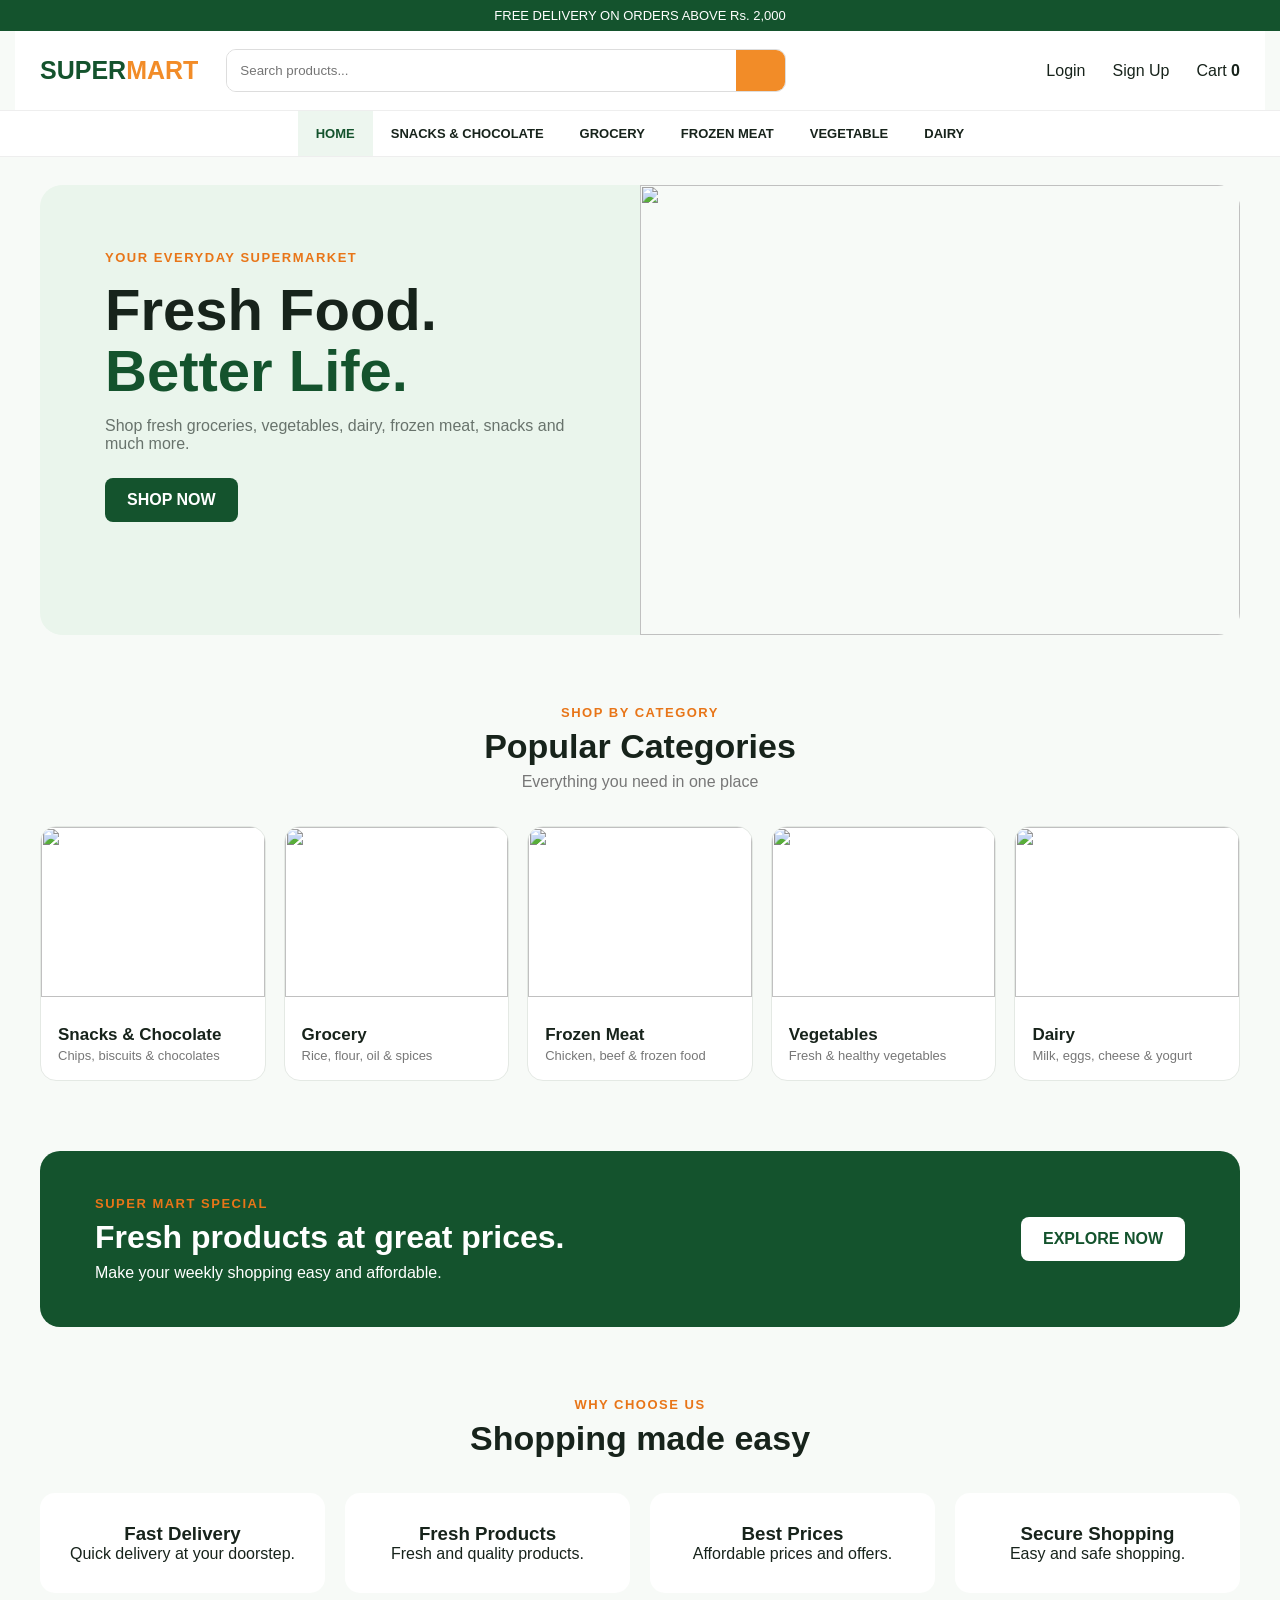
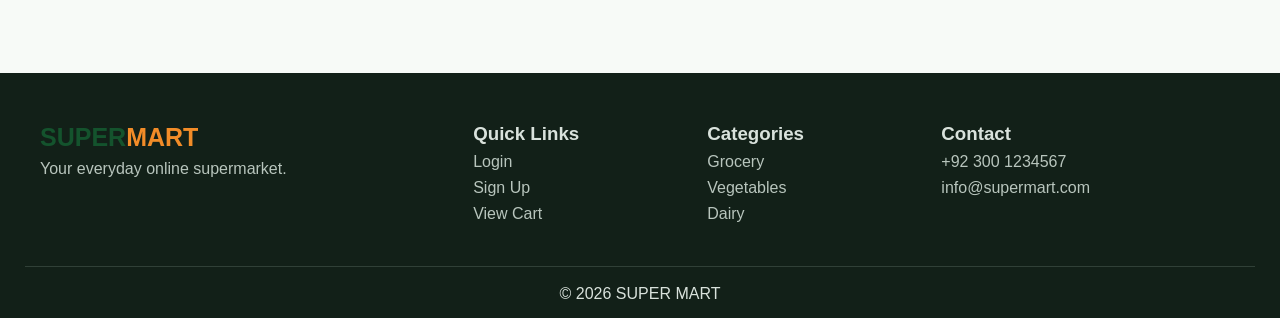
==== index.html @ 3ecce501 "Supermart" ====
<!DOCTYPE html>
<html lang="en">

<head>
    <meta charset="UTF-8">
    <meta name="viewport" content="width=device-width,initial-scale=1.0">
    <title>SUPER MART</title>
    <link rel="stylesheet" href="style.css">
    <link rel="stylesheet" href="https://cdnjs.cloudflare.com/ajax/libs/font-awesome/7.0.1/css/all.min.css">
</head>

<body>
    <div class="top">FREE DELIVERY ON ORDERS ABOVE Rs. 2,000</div>
    <header><a class="logo" href="index.html"><i class="fa-solid fa-basket-shopping"></i> SUPER<span>MART</span></a>
        <div class="search"><input id="searchInput" placeholder="Search products..."><button
                onclick="searchProducts()"><i class="fa-solid fa-magnifying-glass"></i></button></div>
        <div class="head-links"><a href="login.html"><i class="fa-regular fa-user"></i><span>Login</span></a><a
                href="signup.html"><i class="fa-solid fa-user-plus"></i><span>Sign Up</span></a><a href="cart.html"><i
                    class="fa-solid fa-cart-shopping"></i><span>Cart <b id="cartCount">0</b></span></a></div>
    </header>
    <nav><a class="active" href="index.html"><i class="fa-solid fa-house"></i> HOME</a><a
            href="snacks-chocolate.html">SNACKS & CHOCOLATE</a><a href="grocery.html">GROCERY</a><a
            href="frozen-meat.html">FROZEN MEAT</a><a href="vegetable.html">VEGETABLE</a><a href="dairy.html">DAIRY</a>
    </nav>
    <section class="hero">
        <div class="hero-content">
            <p class="tag">YOUR EVERYDAY SUPERMARKET</p>
            <h1>Fresh Food.<br><span>Better Life.</span></h1>
            <p>Shop fresh groceries, vegetables, dairy, frozen meat, snacks and much more.</p><a class="btn"
                href="#categories">SHOP NOW <i class="fa-solid fa-arrow-right"></i></a>
        </div>
        <div class="hero-pic"><img
                src="https://images.unsplash.com/photo-1542838132-92c53300491e?auto=format&fit=crop&w=1000&q=85"></div>
    </section>
    <section class="section" id="categories">
        <div class="section-title">
            <p class="tag">SHOP BY CATEGORY</p>
            <h2>Popular Categories</h2>
            <p>Everything you need in one place</p>
        </div>
        <div class="category-grid"><a href="snacks-chocolate.html" class="category-card"><img
                    src="https://images.unsplash.com/photo-1575377427642-087cf684f29d?auto=format&fit=crop&w=700&q=80">
                <div><i class="fa-solid fa-cookie-bite"></i>
                    <h3>Snacks & Chocolate</h3>
                    <p>Chips, biscuits & chocolates</p>
                </div>
            </a><a href="grocery.html" class="category-card"><img
                    src="https://images.unsplash.com/photo-1586201375761-83865001e31c?auto=format&fit=crop&w=700&q=80">
                <div><i class="fa-solid fa-basket-shopping"></i>
                    <h3>Grocery</h3>
                    <p>Rice, flour, oil & spices</p>
                </div>
            </a><a href="frozen-meat.html" class="category-card"><img
                    src="https://images.unsplash.com/photo-1604503468506-a8da13d82791?auto=format&fit=crop&w=700&q=80">
                <div><i class="fa-solid fa-drumstick-bite"></i>
                    <h3>Frozen Meat</h3>
                    <p>Chicken, beef & frozen food</p>
                </div>
            </a><a href="vegetable.html" class="category-card"><img
                    src="https://images.unsplash.com/photo-1540420773420-3366772f4999?auto=format&fit=crop&w=700&q=80">
                <div><i class="fa-solid fa-carrot"></i>
                    <h3>Vegetables</h3>
                    <p>Fresh & healthy vegetables</p>
                </div>
            </a><a href="dairy.html" class="category-card"><img
                    src="https://images.unsplash.com/photo-1550583724-b2692b85b150?auto=format&fit=crop&w=700&q=80">
                <div><i class="fa-solid fa-cow"></i>
                    <h3>Dairy</h3>
                    <p>Milk, eggs, cheese & yogurt</p>
                </div>
            </a></div>
    </section>
    <section class="offer">
        <div>
            <p class="tag">SUPER MART SPECIAL</p>
            <h2>Fresh products at great prices.</h2>
            <p>Make your weekly shopping easy and affordable.</p>
        </div><a href="grocery.html" class="btn white">EXPLORE NOW</a>
    </section>
    <section class="section">
        <div class="section-title">
            <p class="tag">WHY CHOOSE US</p>
            <h2>Shopping made easy</h2>
        </div>
        <div class="features">
            <div><i class="fa-solid fa-truck-fast"></i>
                <h3>Fast Delivery</h3>
                <p>Quick delivery at your doorstep.</p>
            </div>
            <div><i class="fa-solid fa-leaf"></i>
                <h3>Fresh Products</h3>
                <p>Fresh and quality products.</p>
            </div>
            <div><i class="fa-solid fa-tags"></i>
                <h3>Best Prices</h3>
                <p>Affordable prices and offers.</p>
            </div>
            <div><i class="fa-solid fa-shield-halved"></i>
                <h3>Secure Shopping</h3>
                <p>Easy and safe shopping.</p>
            </div>
        </div>
    </section>
    <footer>
        <div class="footer-grid">
            <div>
                <div class="logo"><i class="fa-solid fa-basket-shopping"></i> SUPER<span>MART</span></div>
                <p>Your everyday online supermarket.</p>
            </div>
            <div>
                <h3>Quick Links</h3><a href="login.html">Login</a><a href="signup.html">Sign Up</a><a
                    href="cart.html">View Cart</a>
            </div>
            <div>
                <h3>Categories</h3><a href="grocery.html">Grocery</a><a href="vegetable.html">Vegetables</a><a
                    href="dairy.html">Dairy</a>
            </div>
            <div>
                <h3>Contact</h3>
                <p><i class="fa-solid fa-phone"></i> +92 300 1234567</p>
                <p><i class="fa-solid fa-envelope"></i> info@supermart.com</p>
            </div>
        </div>
        <div class="copyright">© 2026 SUPER MART</div>
    </footer>
    <script>function searchProducts() { let q = document.getElementById('searchInput').value.trim(); if (q) alert('Searching for: ' + q) } </script>
</body>

</html>
---- style.css ----
* {
    box-sizing: border-box;
    margin: 0;
    padding: 0
}

body {
    font-family: Arial, sans-serif;
    color: #17231b;
    background: #f7faf7
}

a {
    text-decoration: none;
    color: inherit
}

.top {
    background: #14532d;
    color: #fff;
    text-align: center;
    padding: 8px;
    font-size: 13px
}

header {
    max-width: 1250px;
    margin: auto;
    padding: 18px 25px;
    display: flex;
    align-items: center;
    gap: 28px;
    background: #fff
}

.logo {
    font-size: 25px;
    font-weight: 900;
    color: #14532d;
    white-space: nowrap
}

.logo span {
    color: #f28c28
}

.search {
    display: flex;
    flex: 1;
    max-width: 560px;
    border: 1px solid #ddd;
    border-radius: 10px;
    overflow: hidden
}

.search input {
    width: 100%;
    border: 0;
    padding: 13px;
    outline: 0
}

.search button {
    width: 55px;
    border: 0;
    background: #f28c28;
    color: #fff
}

.head-links {
    display: flex;
    gap: 20px;
    margin-left: auto
}

.head-links a {
    display: flex;
    gap: 7px;
    align-items: center
}

.head-links i {
    color: #14532d;
    font-size: 20px
}

nav {
    display: flex;
    justify-content: center;
    background: #fff;
    border-block: 1px solid #eee;
    overflow: auto
}

nav a {
    padding: 15px 18px;
    font-size: 13px;
    font-weight: bold;
    white-space: nowrap
}

nav a:hover,
nav .active {
    color: #14532d;
    background: #edf6ef
}

.hero {
    max-width: 1250px;
    margin: 28px auto;
    padding: 0 25px;
    display: grid;
    grid-template-columns: 1fr 1fr;
    min-height: 450px
}

.hero-content {
    background: #eaf5ec;
    border-radius: 22px 0 0 22px;
    padding: 65px
}

.tag {
    color: #e87518;
    font-weight: bold;
    font-size: 13px;
    letter-spacing: 1.5px
}

.hero h1 {
    font-size: 58px;
    line-height: 1.05;
    margin: 15px 0
}

.hero h1 span {
    color: #14532d
}

.hero-content>p:not(.tag) {
    color: #68736c;
    margin-bottom: 25px
}

.btn {
    display: inline-block;
    background: #14532d;
    color: #fff;
    padding: 13px 22px;
    border-radius: 8px;
    font-weight: bold
}

.hero-pic img {
    width: 100%;
    height: 100%;
    object-fit: cover;
    border-radius: 0 22px 22px 0
}

.section {
    max-width: 1250px;
    margin: 70px auto;
    padding: 0 25px
}

.section-title {
    text-align: center;
    margin-bottom: 35px
}

.section-title h2 {
    font-size: 34px;
    margin: 7px
}

.section-title p:last-child {
    color: #777
}

.category-grid {
    display: grid;
    grid-template-columns: repeat(5, 1fr);
    gap: 18px
}

.category-card {
    background: #fff;
    border-radius: 16px;
    overflow: hidden;
    border: 1px solid #e4e9e4;
    transition: .25s
}

.category-card:hover {
    transform: translateY(-6px)
}

.category-card img {
    width: 100%;
    height: 170px;
    object-fit: cover
}

.category-card div {
    padding: 17px
}

.category-card i {
    color: #e87518
}

.category-card h3 {
    margin: 7px 0 3px;
    font-size: 17px
}

.category-card p {
    color: #777;
    font-size: 13px
}

.offer {
    max-width: 1200px;
    margin: 70px auto;
    padding: 45px 55px;
    border-radius: 20px;
    background: #14532d;
    color: #fff;
    display: flex;
    justify-content: space-between;
    align-items: center
}

.offer h2 {
    font-size: 32px;
    margin: 8px 0
}

.white {
    background: #fff;
    color: #14532d
}

.features {
    display: grid;
    grid-template-columns: repeat(4, 1fr);
    gap: 20px
}

.features div {
    background: #fff;
    padding: 30px;
    text-align: center;
    border-radius: 15px
}

.features i {
    font-size: 32px;
    color: #e87518;
    margin-bottom: 14px
}

footer {
    background: #122018;
    color: #d9e2dc;
    margin-top: 80px;
    padding: 50px 25px 15px
}

.footer-grid {
    max-width: 1200px;
    margin: auto;
    display: grid;
    grid-template-columns: 2fr 1fr 1fr 1.5fr;
    gap: 35px
}

.footer-grid a,
.footer-grid p {
    display: block;
    margin: 8px 0;
    color: #b8c5bd
}

.copyright {
    text-align: center;
    border-top: 1px solid #304037;
    margin-top: 35px;
    padding-top: 18px
}

@media(max-width:900px) {
    header {
        flex-wrap: wrap
    }

    .search {
        order: 3;
        max-width: none;
        flex-basis: 100%
    }

    .category-grid {
        grid-template-columns: repeat(2, 1fr)
    }

    .hero {
        grid-template-columns: 1fr
    }

    .hero-content {
        border-radius: 22px 22px 0 0
    }

    .hero-pic img {
        height: 300px;
        border-radius: 0 0 22px 22px
    }

    .features {
        grid-template-columns: repeat(2, 1fr)
    }
}

@media(max-width:600px) {
    .head-links span {
        display: none
    }

    .category-grid,
    .features {
        grid-template-columns: 1fr
    }

    .hero-content {
        padding: 40px 25px
    }

    .hero h1 {
        font-size: 42px
    }

    .offer {
        margin: 40px 20px;
        padding: 30px;
        display: block
    }

    .offer .btn {
        margin-top: 20px
    }
}
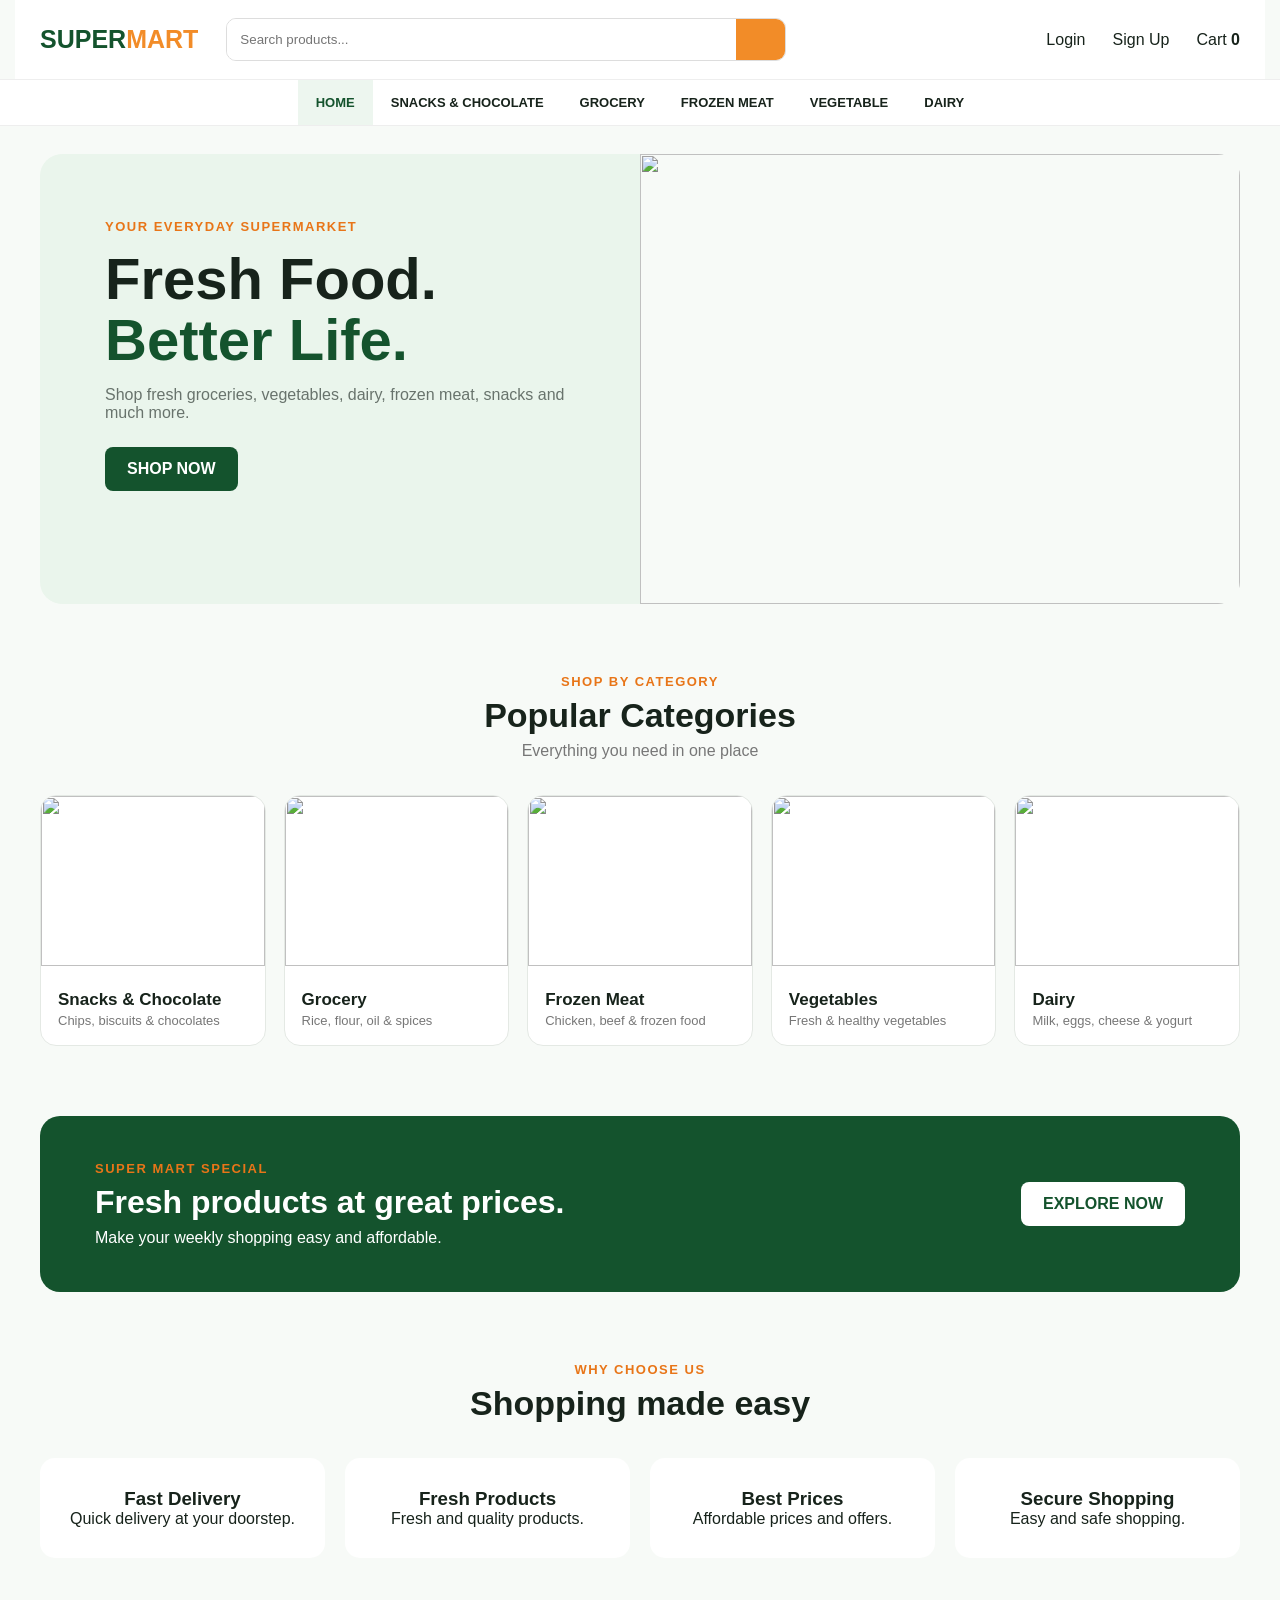
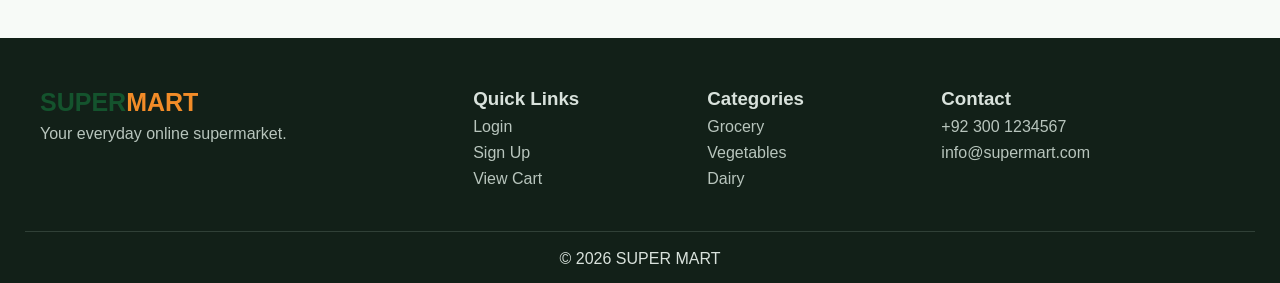
==== commit 100d8e7a: "helo" ====
--- a/index.html
+++ b/index.html
@@ -10,7 +10,7 @@
 </head>
 
 <body>
-    <div class="top">FREE DELIVERY ON ORDERS ABOVE Rs. 2,000</div>
+    <!-- <div class="top">FREE DELIVERY ON ORDERS ABOVE Rs. 2,000</div> -->
     <header><a class="logo" href="index.html"><i class="fa-solid fa-basket-shopping"></i> SUPER<span>MART</span></a>
         <div class="search"><input id="searchInput" placeholder="Search products..."><button
                 onclick="searchProducts()"><i class="fa-solid fa-magnifying-glass"></i></button></div>
--- a/style.css
+++ b/style.css
@@ -290,64 +290,429 @@
     padding-top: 18px
 }
 
-@media(max-width:900px) {
+/* ================================
+   RESPONSIVE DESIGN - ALL DEVICES
+================================ */
+
+/* Prevent horizontal scrolling */
+html {
+    width: 100%;
+    overflow-x: hidden;
+    scroll-behavior: smooth;
+}
+
+body {
+    width: 100%;
+    min-width: 320px;
+    overflow-x: hidden;
+}
+
+img {
+    display: block;
+    max-width: 100%;
+}
+
+/* Large screens */
+@media (min-width: 1400px) {
+    .hero,
+    .section,
     header {
-        flex-wrap: wrap
+        max-width: 1350px;
+    }
+
+    .hero-content {
+        padding: 75px;
+    }
+
+    .hero h1 {
+        font-size: 64px;
+    }
+}
+
+/* Laptop and small desktop */
+@media (max-width: 1200px) {
+    header {
+        gap: 18px;
+        padding: 18px 20px;
+    }
+
+    .logo {
+        font-size: 22px;
+    }
+
+    .head-links {
+        gap: 14px;
+    }
+
+    nav a {
+        padding: 14px 12px;
+        font-size: 12px;
+    }
+
+    .hero-content {
+        padding: 45px;
+    }
+
+    .hero h1 {
+        font-size: 48px;
+    }
+
+    .category-grid {
+        grid-template-columns: repeat(3, minmax(0, 1fr));
+    }
+
+    .offer {
+        margin-left: 20px;
+        margin-right: 20px;
+    }
+
+    .footer-grid {
+        grid-template-columns: 2fr 1fr 1fr;
+    }
+}
+
+/* Tablets */
+@media (max-width: 900px) {
+    header {
+        flex-wrap: wrap;
+        justify-content: space-between;
+    }
+
+    .logo {
+        font-size: 24px;
     }
 
     .search {
         order: 3;
+        flex-basis: 100%;
         max-width: none;
-        flex-basis: 100%
+    }
+
+    .head-links {
+        margin-left: auto;
+    }
+
+    nav {
+        justify-content: flex-start;
+        flex-wrap: nowrap;
+        -webkit-overflow-scrolling: touch;
+    }
+
+    nav a {
+        flex-shrink: 0;
+        padding: 14px 15px;
+    }
+
+    .hero {
+        grid-template-columns: 1fr;
+        min-height: auto;
+        margin: 22px auto;
+        gap: 0;
+    }
+
+    .hero-content {
+        padding: 45px 35px;
+        border-radius: 20px 20px 0 0;
+    }
+
+    .hero h1 {
+        font-size: 46px;
+    }
+
+    .hero-pic img {
+        height: 330px;
+        border-radius: 0 0 20px 20px;
+    }
+
+    .section {
+        margin: 50px auto;
     }
 
     .category-grid {
-        grid-template-columns: repeat(2, 1fr)
+        grid-template-columns: repeat(2, minmax(0, 1fr));
+        gap: 16px;
+    }
+
+    .category-card img {
+        height: 200px;
+    }
+
+    .offer {
+        padding: 35px;
+        gap: 20px;
+    }
+
+    .offer h2 {
+        font-size: 27px;
+    }
+
+    .features {
+        grid-template-columns: repeat(2, minmax(0, 1fr));
+    }
+
+    .footer-grid {
+        grid-template-columns: repeat(2, minmax(0, 1fr));
+        gap: 25px;
+    }
+}
+
+/* Mobile phones */
+@media (max-width: 600px) {
+    .top {
+        font-size: 11px;
+        padding: 10px 8px;
+    }
+
+    header {
+        padding: 15px;
+        gap: 14px;
+    }
+
+    .logo {
+        font-size: 21px;
+    }
+
+    .head-links {
+        gap: 15px;
+    }
+
+    .head-links a {
+        gap: 4px;
+    }
+
+    .head-links i {
+        font-size: 19px;
+    }
+
+    .head-links span {
+        display: none;
+    }
+
+    .search input {
+        min-width: 0;
+        padding: 12px;
+        font-size: 14px;
+    }
+
+    .search button {
+        flex-shrink: 0;
+        width: 48px;
+        cursor: pointer;
+    }
+
+    nav a {
+        padding: 13px 12px;
+        font-size: 11px;
     }
 
     .hero {
-        grid-template-columns: 1fr
+        padding: 0 15px;
+        margin: 18px auto 35px;
     }
 
     .hero-content {
-        border-radius: 22px 22px 0 0
+        padding: 35px 22px;
+    }
+
+    .tag {
+        font-size: 11px;
+        letter-spacing: 1px;
+    }
+
+    .hero h1 {
+        font-size: clamp(32px, 8vw, 42px);
+        line-height: 1.12;
+    }
+
+    .hero-content > p:not(.tag) {
+        font-size: 14px;
+        line-height: 1.7;
+    }
+
+    .btn {
+        padding: 12px 18px;
+        font-size: 14px;
     }
 
     .hero-pic img {
-        height: 300px;
-        border-radius: 0 0 22px 22px
+        height: 240px;
+    }
+
+    .section {
+        padding: 0 15px;
+        margin: 45px auto;
+    }
+
+    .section-title {
+        margin-bottom: 25px;
+    }
+
+    .section-title h2 {
+        font-size: 27px;
+    }
+
+    .section-title p {
+        font-size: 13px;
+        line-height: 1.6;
+    }
+
+    .category-grid {
+        grid-template-columns: repeat(2, minmax(0, 1fr));
+        gap: 12px;
+    }
+
+    .category-card {
+        min-width: 0;
+        border-radius: 12px;
+    }
+
+    .category-card img {
+        height: 140px;
+    }
+
+    .category-card div {
+        padding: 12px;
+    }
+
+    .category-card h3 {
+        font-size: 15px;
+        overflow-wrap: anywhere;
+    }
+
+    .category-card p {
+        font-size: 12px;
+        line-height: 1.5;
+    }
+
+    .offer {
+        margin: 40px 15px;
+        padding: 28px 22px;
+        display: block;
+        border-radius: 16px;
+    }
+
+    .offer h2 {
+        font-size: 25px;
+        line-height: 1.3;
+    }
+
+    .offer p {
+        font-size: 14px;
+        line-height: 1.6;
+    }
+
+    .offer .btn {
+        margin-top: 18px;
     }
 
     .features {
-        grid-template-columns: repeat(2, 1fr)
-    }
-}
-
-@media(max-width:600px) {
-    .head-links span {
-        display: none
-    }
-
-    .category-grid,
-    .features {
-        grid-template-columns: 1fr
+        grid-template-columns: repeat(2, minmax(0, 1fr));
+        gap: 12px;
+    }
+
+    .features div {
+        padding: 22px 12px;
+    }
+
+    .features i {
+        font-size: 26px;
+    }
+
+    .features h3 {
+        font-size: 15px;
+    }
+
+    .features p {
+        font-size: 12px;
+        line-height: 1.5;
+    }
+
+    footer {
+        margin-top: 50px;
+        padding: 35px 18px 15px;
+    }
+
+    .footer-grid {
+        grid-template-columns: repeat(2, minmax(0, 1fr));
+        gap: 25px 18px;
+    }
+
+    .footer-grid > div:first-child {
+        grid-column: 1 / -1;
+    }
+
+    .footer-grid h3 {
+        font-size: 16px;
+    }
+
+    .footer-grid a,
+    .footer-grid p {
+        font-size: 13px;
+        line-height: 1.6;
+        overflow-wrap: anywhere;
+    }
+
+    .copyright {
+        font-size: 12px;
+        line-height: 1.6;
+        margin-top: 25px;
+    }
+}
+
+/* Very small phones */
+@media (max-width: 360px) {
+    header {
+        padding: 12px;
+        gap: 12px;
+    }
+
+    .logo {
+        font-size: 18px;
+    }
+
+    .head-links {
+        gap: 10px;
+    }
+
+    .hero {
+        padding: 0 10px;
     }
 
     .hero-content {
-        padding: 40px 25px
+        padding: 28px 17px;
     }
 
     .hero h1 {
-        font-size: 42px
+        font-size: 31px;
+    }
+
+    .section {
+        padding: 0 10px;
+    }
+
+    .category-grid {
+        gap: 9px;
+    }
+
+    .category-card img {
+        height: 115px;
+    }
+
+    .category-card div {
+        padding: 9px;
+    }
+
+    .category-card h3 {
+        font-size: 13px;
     }
 
     .offer {
-        margin: 40px 20px;
-        padding: 30px;
-        display: block
-    }
-
-    .offer .btn {
-        margin-top: 20px
-    }
-}+        margin-left: 10px;
+        margin-right: 10px;
+        padding: 23px 17px;
+    }
+
+    .features div {
+        padding: 18px 8px;
+    }
+}
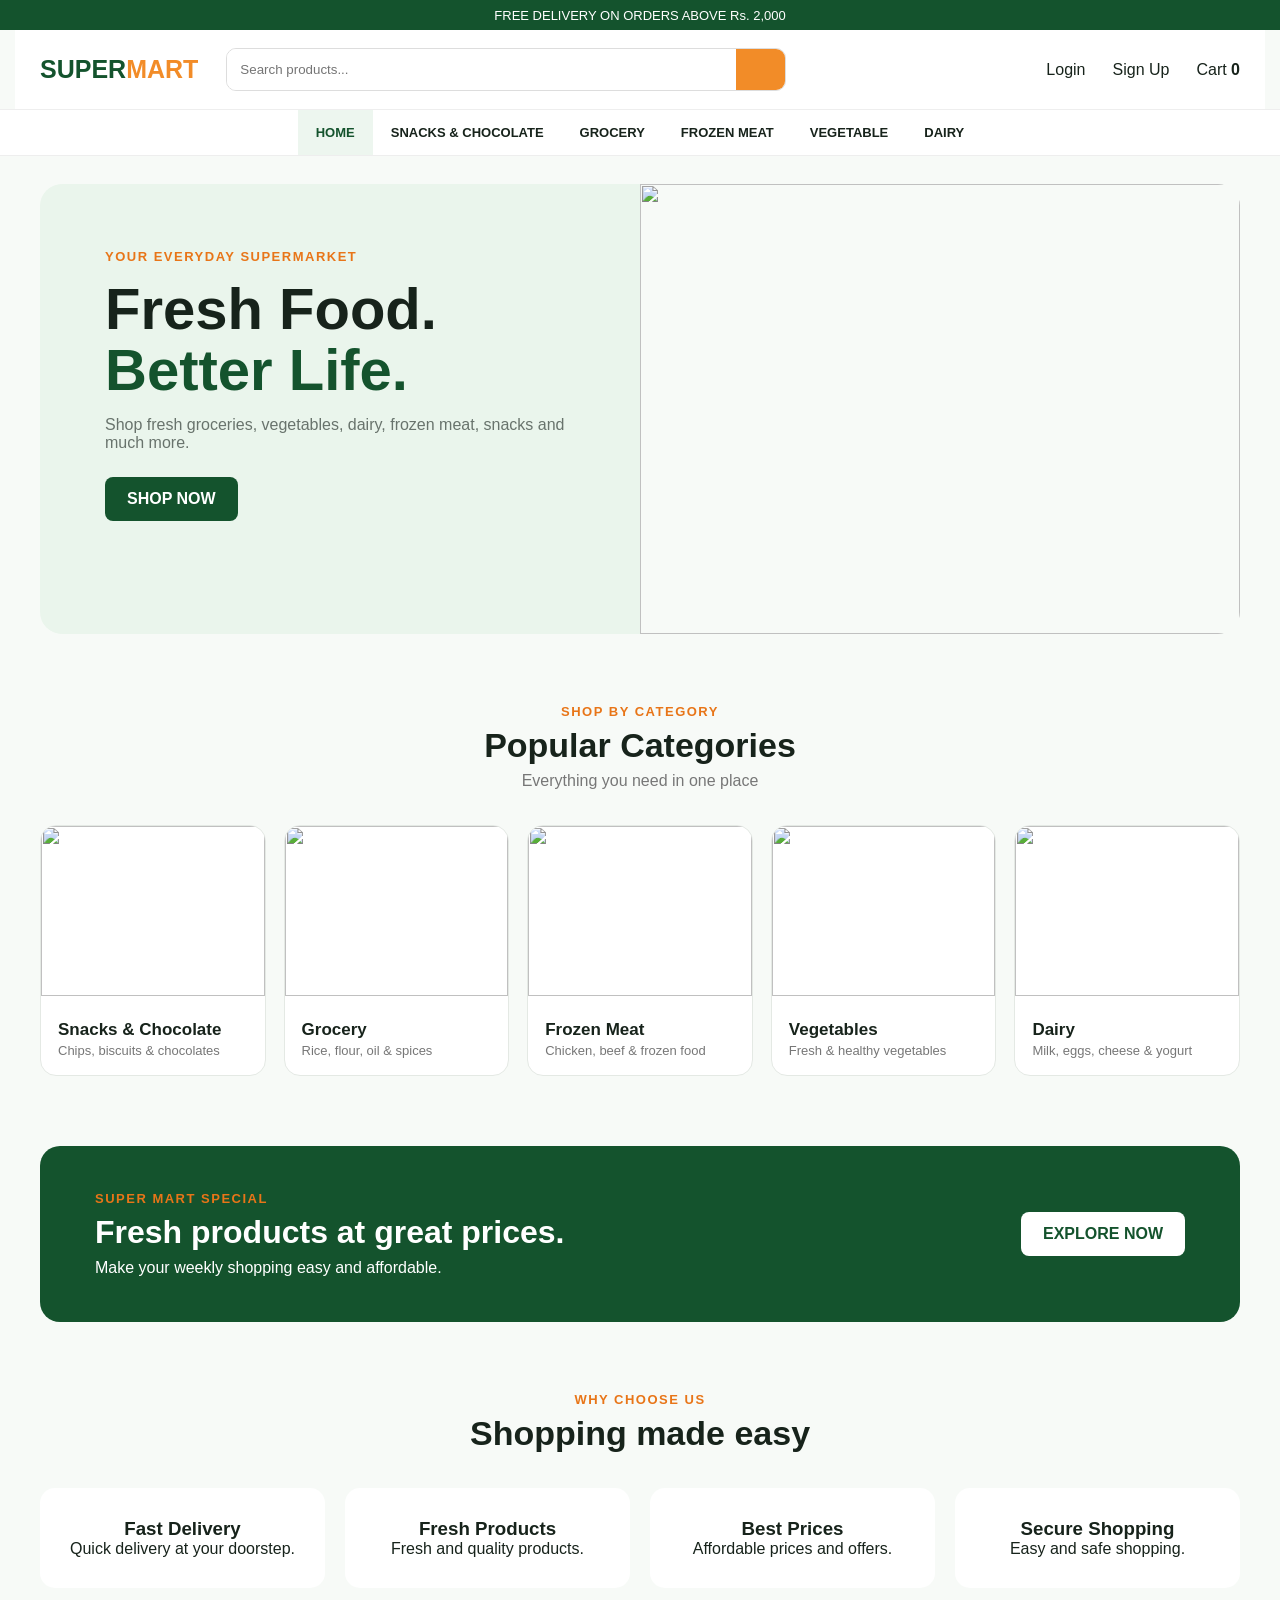
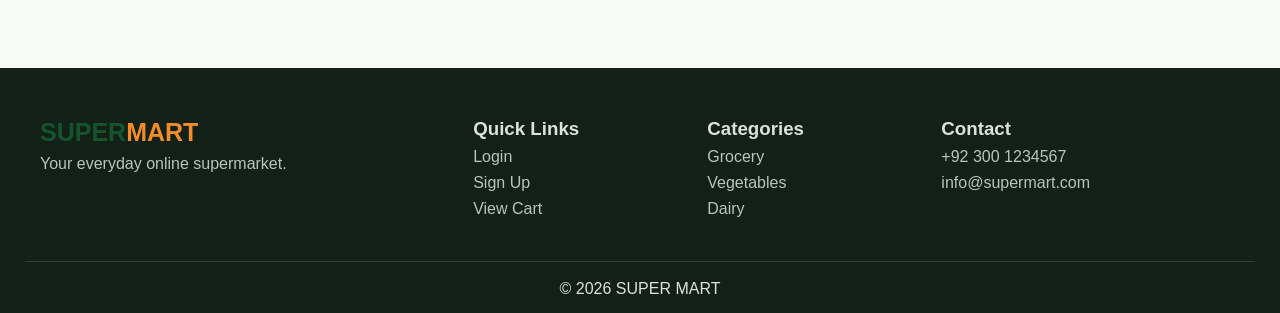
==== commit 5dc06d33: "top" ====
--- a/index.html
+++ b/index.html
@@ -10,7 +10,7 @@
 </head>
 
 <body>
-    <!-- <div class="top">FREE DELIVERY ON ORDERS ABOVE Rs. 2,000</div> -->
+    <div class="top">FREE DELIVERY ON ORDERS ABOVE Rs. 2,000</div>
     <header><a class="logo" href="index.html"><i class="fa-solid fa-basket-shopping"></i> SUPER<span>MART</span></a>
         <div class="search"><input id="searchInput" placeholder="Search products..."><button
                 onclick="searchProducts()"><i class="fa-solid fa-magnifying-glass"></i></button></div>
@@ -45,7 +45,7 @@
                     <p>Chips, biscuits & chocolates</p>
                 </div>
             </a><a href="grocery.html" class="category-card"><img
-                    src="https://images.unsplash.com/photo-1586201375761-83865001e31c?auto=format&fit=crop&w=700&q=80">
+                    src="https://png.pngtree.com/png-clipart/20240428/original/pngtree-grocery-basket-and-a-list-of-products-png-image_14956705.png">
                 <div><i class="fa-solid fa-basket-shopping"></i>
                     <h3>Grocery</h3>
                     <p>Rice, flour, oil & spices</p>
--- a/style.css
+++ b/style.css
@@ -22,6 +22,34 @@
     padding: 8px;
     font-size: 13px
 }
+
+.top {
+    background: #14532d;
+    color: #fff;
+    text-align: center;
+    padding: 8px;
+    font-size: 13px;
+    width: 100vw;
+    height: 30px;
+    position: relative;
+    animation: top 2s linear infinite;
+}
+
+
+@keyframes top {
+    0% {
+        transform: translateX(-4vw);
+    }
+
+    50% {
+        transform: translateX(4vw)
+    }
+
+    100% {
+        transform: translateX(-4vw);
+    }
+}
+
 
 header {
     max-width: 1250px;
@@ -314,6 +342,7 @@
 
 /* Large screens */
 @media (min-width: 1400px) {
+
     .hero,
     .section,
     header {
@@ -524,7 +553,7 @@
         line-height: 1.12;
     }
 
-    .hero-content > p:not(.tag) {
+    .hero-content>p:not(.tag) {
         font-size: 14px;
         line-height: 1.7;
     }
@@ -637,7 +666,7 @@
         gap: 25px 18px;
     }
 
-    .footer-grid > div:first-child {
+    .footer-grid>div:first-child {
         grid-column: 1 / -1;
     }
 
@@ -715,4 +744,4 @@
     .features div {
         padding: 18px 8px;
     }
-}
+}
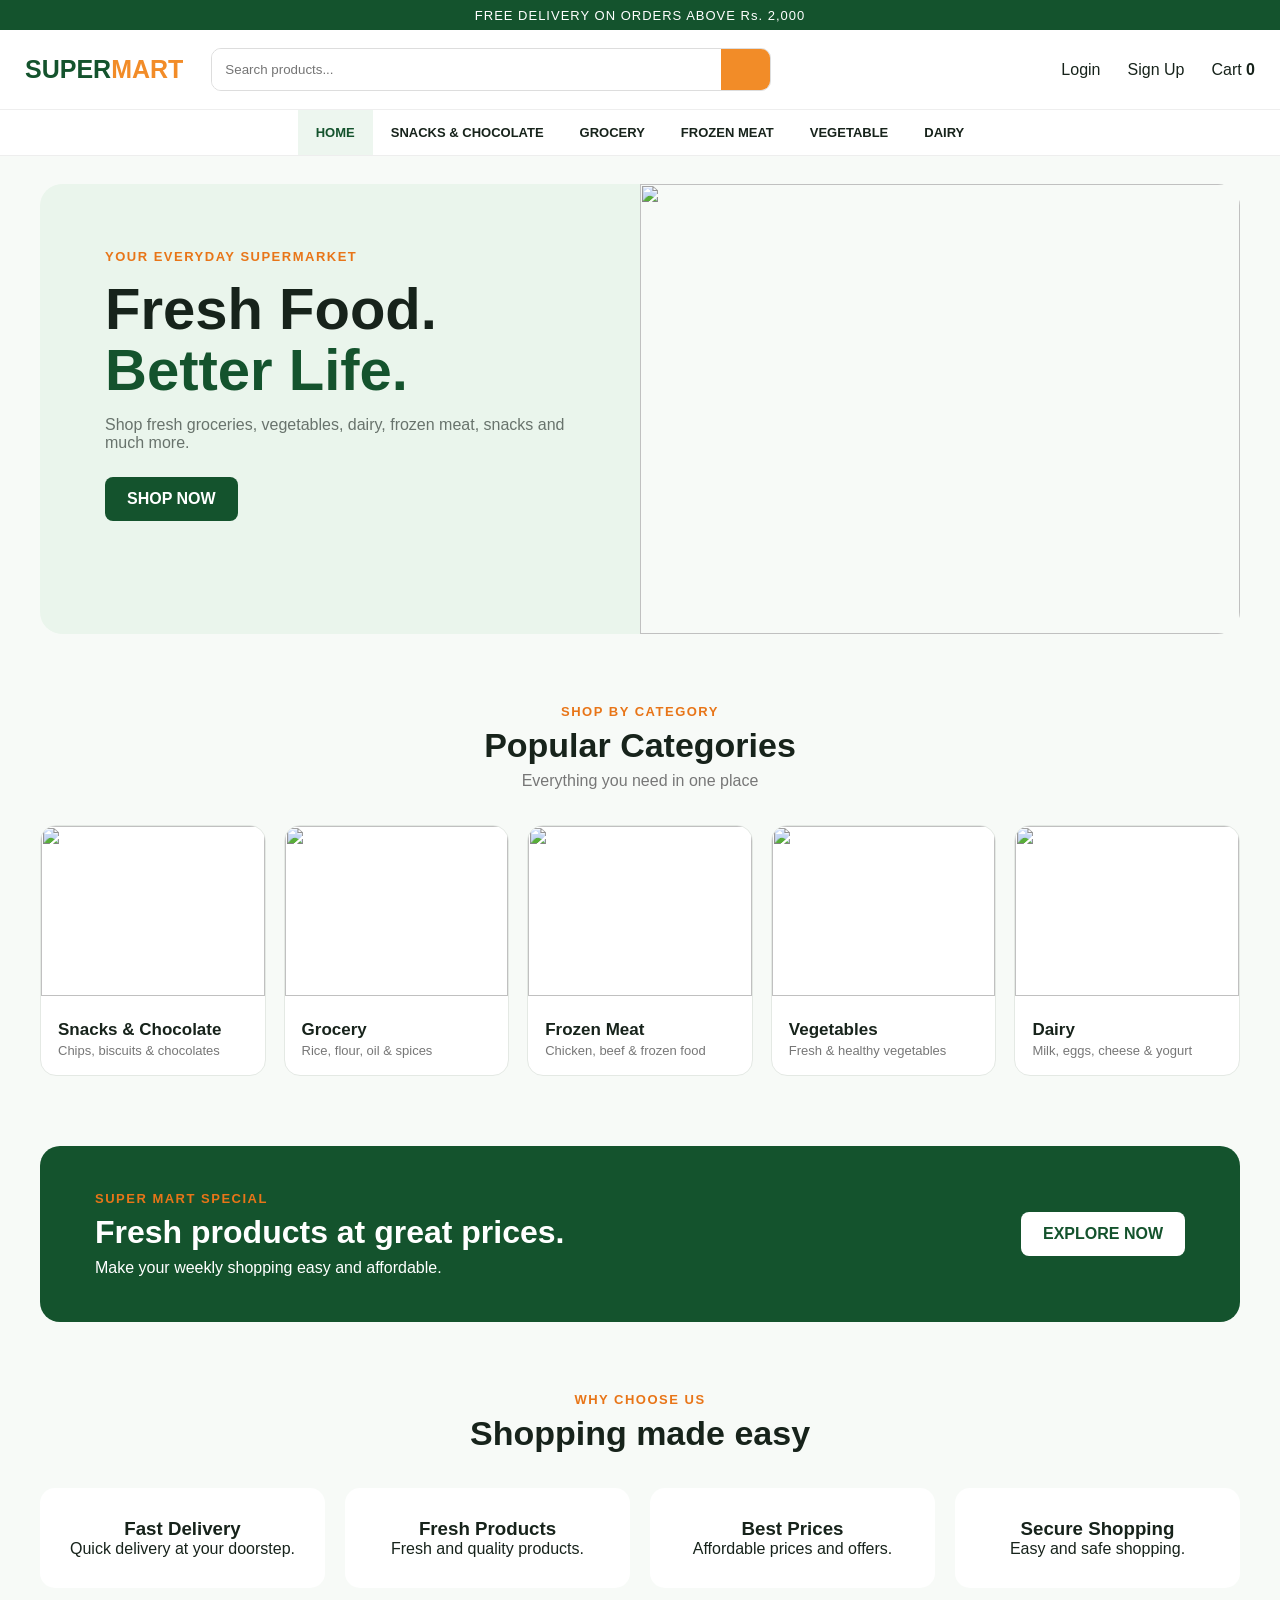
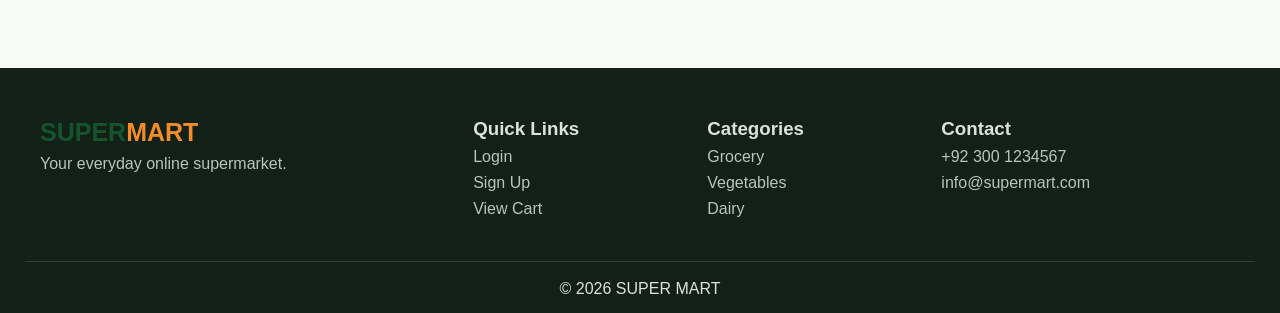
==== commit ea93c9ab: "space" ====
--- a/index.html
+++ b/index.html
@@ -11,26 +11,41 @@
 
 <body>
     <div class="top">FREE DELIVERY ON ORDERS ABOVE Rs. 2,000</div>
-    <header><a class="logo" href="index.html"><i class="fa-solid fa-basket-shopping"></i> SUPER<span>MART</span></a>
-        <div class="search"><input id="searchInput" placeholder="Search products..."><button
-                onclick="searchProducts()"><i class="fa-solid fa-magnifying-glass"></i></button></div>
-        <div class="head-links"><a href="login.html"><i class="fa-regular fa-user"></i><span>Login</span></a><a
-                href="signup.html"><i class="fa-solid fa-user-plus"></i><span>Sign Up</span></a><a href="cart.html"><i
-                    class="fa-solid fa-cart-shopping"></i><span>Cart <b id="cartCount">0</b></span></a></div>
+    <header>
+        <a class="logo" href="index.html">
+            <i class="fa-solid fa-basket-shopping"></i>
+            SUPER<span>MART</span>
+        </a>
+        <div class="search"><input id="searchInput" placeholder="Search products...">
+            <button onclick="searchProducts()"><i class="fa-solid fa-magnifying-glass"></i></button>
+        </div>
+        <div class="head-links">
+            <a href="login.html">
+                <i class="fa-regular fa-user"></i><span>Login</span></a>
+            <a href="signup.html">
+                <i class="fa-solid fa-user-plus"></i><span>Sign Up</span></a>
+            <a href="cart.html">
+                <i class="fa-solid fa-cart-shopping"></i>
+                <span>Cart <b id="cartCount">0</b></span>
+            </a>
+        </div>
     </header>
-    <nav><a class="active" href="index.html"><i class="fa-solid fa-house"></i> HOME</a><a
-            href="snacks-chocolate.html">SNACKS & CHOCOLATE</a><a href="grocery.html">GROCERY</a><a
-            href="frozen-meat.html">FROZEN MEAT</a><a href="vegetable.html">VEGETABLE</a><a href="dairy.html">DAIRY</a>
+    <nav>
+        <a class="active" href="index.html"><i class="fa-solid fa-house"></i> HOME</a>
+        <a href="snacks-chocolate.html">SNACKS & CHOCOLATE</a><a href="grocery.html">GROCERY</a>
+        <a href="frozen-meat.html">FROZEN MEAT</a><a href="vegetable.html">VEGETABLE</a>
+        <a href="dairy.html">DAIRY</a>
     </nav>
     <section class="hero">
         <div class="hero-content">
             <p class="tag">YOUR EVERYDAY SUPERMARKET</p>
             <h1>Fresh Food.<br><span>Better Life.</span></h1>
-            <p>Shop fresh groceries, vegetables, dairy, frozen meat, snacks and much more.</p><a class="btn"
-                href="#categories">SHOP NOW <i class="fa-solid fa-arrow-right"></i></a>
+            <p>Shop fresh groceries, vegetables, dairy, frozen meat, snacks and much more.</p>
+            <a class="btn" href="#categories">SHOP NOW <i class="fa-solid fa-arrow-right"></i></a>
         </div>
-        <div class="hero-pic"><img
-                src="https://images.unsplash.com/photo-1542838132-92c53300491e?auto=format&fit=crop&w=1000&q=85"></div>
+        <div class="hero-pic">
+            <img src="https://images.unsplash.com/photo-1542838132-92c53300491e?auto=format&fit=crop&w=1000&q=85">
+        </div>
     </section>
     <section class="section" id="categories">
         <div class="section-title">
@@ -70,6 +85,7 @@
                 </div>
             </a></div>
     </section>
+    
     <section class="offer">
         <div>
             <p class="tag">SUPER MART SPECIAL</p>
@@ -77,6 +93,7 @@
             <p>Make your weekly shopping easy and affordable.</p>
         </div><a href="grocery.html" class="btn white">EXPLORE NOW</a>
     </section>
+
     <section class="section">
         <div class="section-title">
             <p class="tag">WHY CHOOSE US</p>
@@ -108,8 +125,10 @@
                 <p>Your everyday online supermarket.</p>
             </div>
             <div>
-                <h3>Quick Links</h3><a href="login.html">Login</a><a href="signup.html">Sign Up</a><a
-                    href="cart.html">View Cart</a>
+                <h3>Quick Links</h3>
+                <a href="login.html">Login</a>
+                <a href="signup.html">Sign Up</a>
+                <a href="cart.html">View Cart</a>
             </div>
             <div>
                 <h3>Categories</h3><a href="grocery.html">Grocery</a><a href="vegetable.html">Vegetables</a><a
--- a/style.css
+++ b/style.css
@@ -32,7 +32,8 @@
     width: 100vw;
     height: 30px;
     position: relative;
-    animation: top 2s linear infinite;
+    animation: top 1.5s linear infinite;
+    letter-spacing: 1px;
 }
 
 
@@ -52,7 +53,7 @@
 
 
 header {
-    max-width: 1250px;
+    max-width: 100vw;
     margin: auto;
     padding: 18px 25px;
     display: flex;
@@ -61,11 +62,28 @@
     background: #fff
 }
 
+
 .logo {
     font-size: 25px;
     font-weight: 900;
     color: #14532d;
-    white-space: nowrap
+    position: relative;
+    text-decoration: none;
+}
+
+.logo::after {
+    content: "";
+    position: absolute;
+    left: 0;
+    bottom: -5px;
+    width: 0;
+    height: 2px;
+    background-color: #14532d;
+    transition: width 0.2s ease;
+}
+
+.logo:hover::after {
+    width: 100%;
 }
 
 .logo span {
